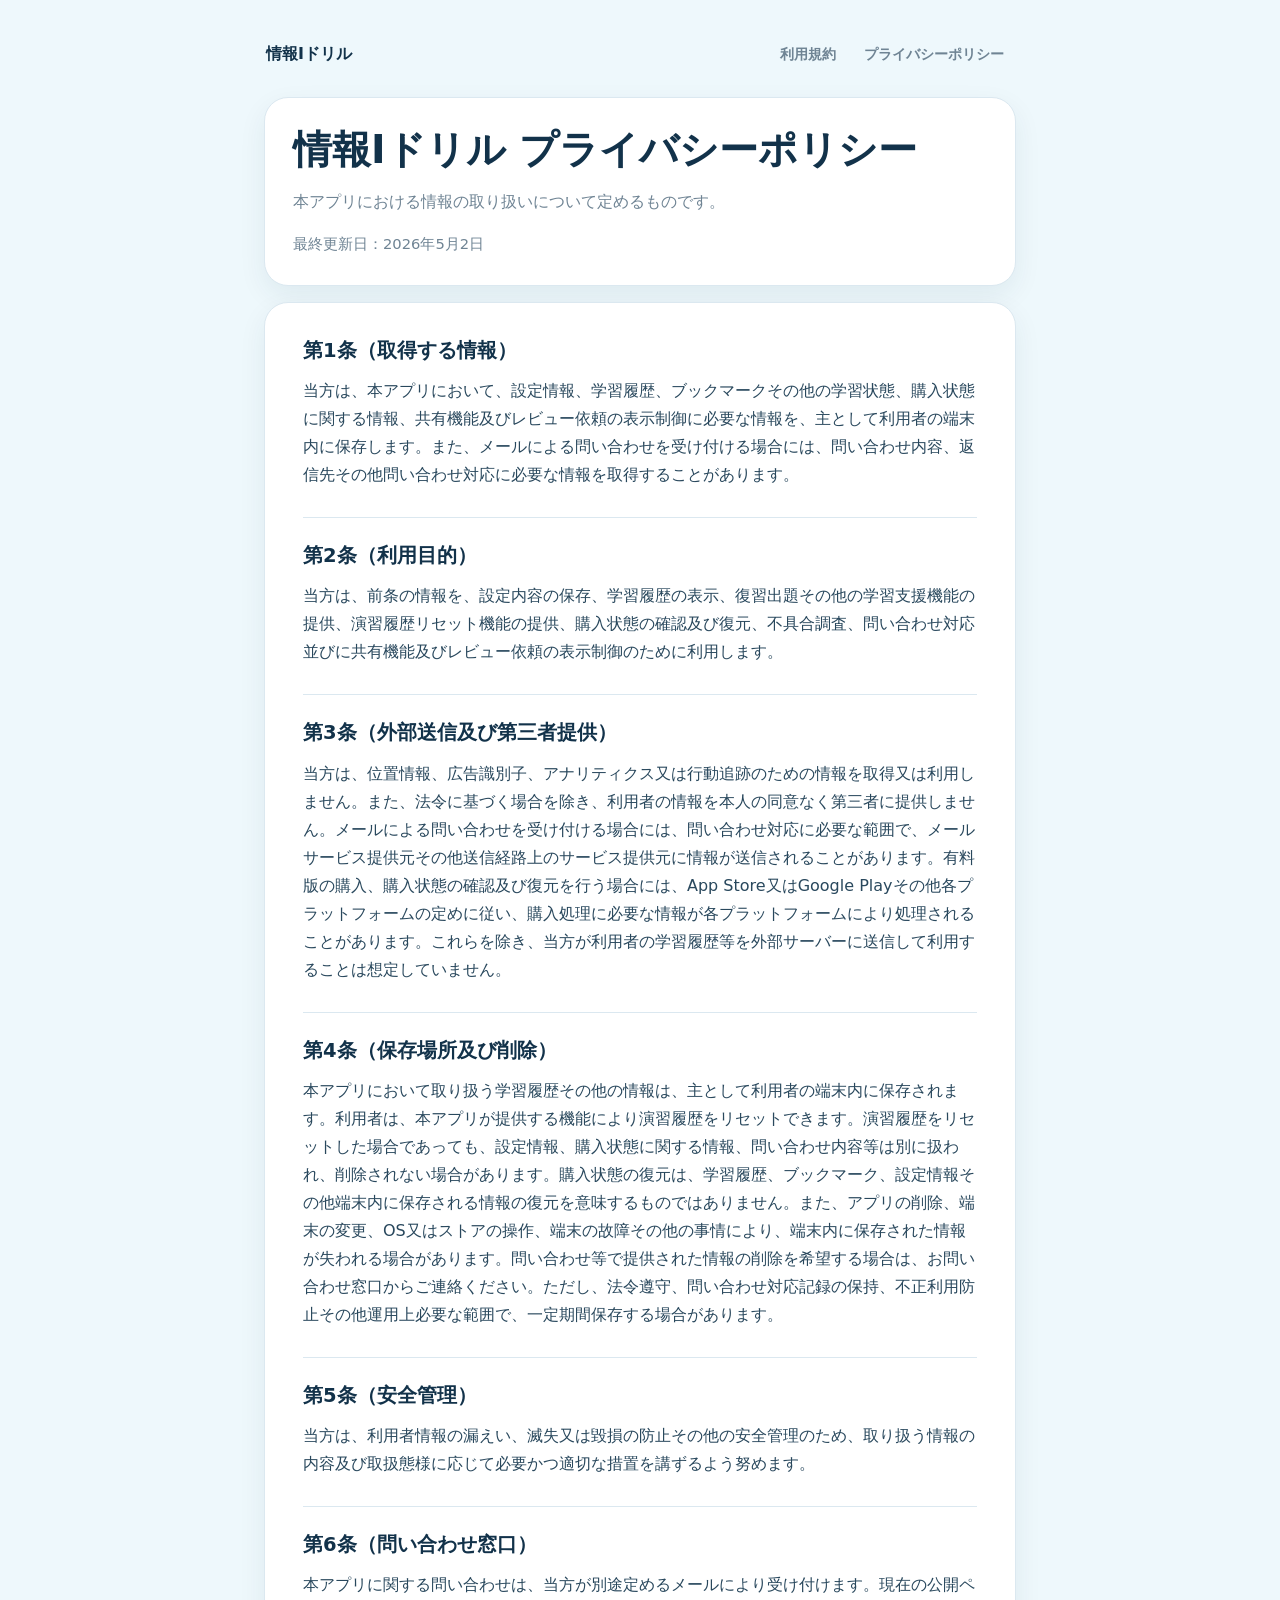
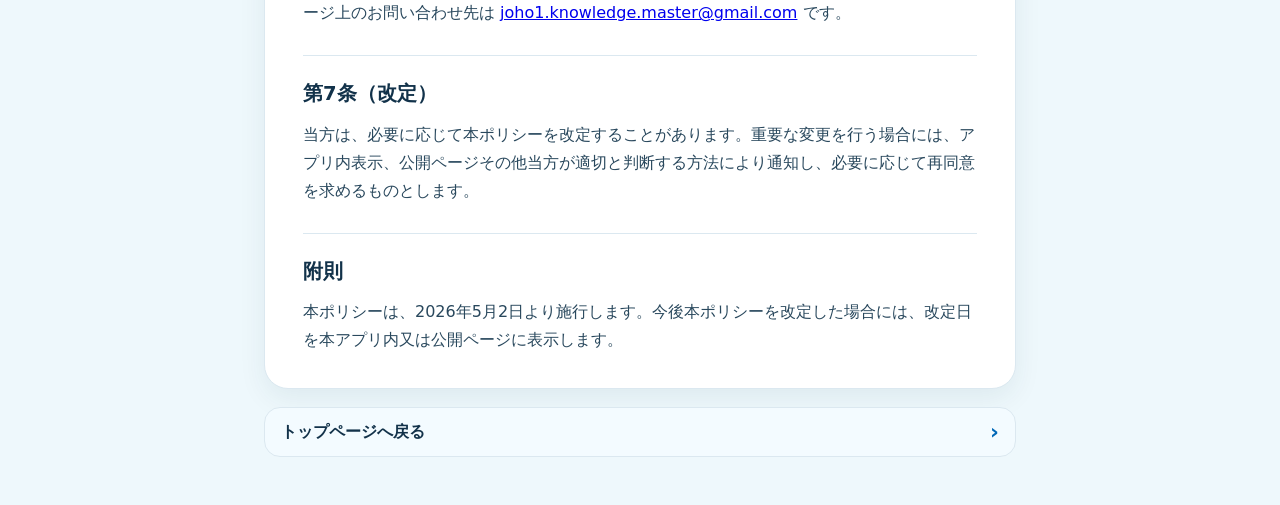
==== docs/privacy.html @ 22859375 "initial commit" ====
<!doctype html>
<html lang="ja">
  <head>
    <meta charset="utf-8">
    <meta name="viewport" content="width=device-width, initial-scale=1">
    <title>情報Ⅰドリル プライバシーポリシー</title>
    <meta name="description" content="情報Ⅰドリルのプライバシーポリシーです。">
    <link rel="stylesheet" href="style.css">
  </head>
  <body>
    <div class="page document">
      <header class="site-header">
        <a class="brand" href="index.html" aria-label="情報Ⅰドリル トップページ">
          <span>情報Ⅰドリル</span>
        </a>
        <nav class="header-nav" aria-label="公式情報">
          <a href="terms.html">利用規約</a>
          <a href="privacy.html">プライバシーポリシー</a>
        </nav>
      </header>

      <main>
        <section class="card hero">
          <h1 class="site-title document-title">情報Ⅰドリル プライバシーポリシー</h1>
          <p class="lead">本アプリにおける情報の取り扱いについて定めるものです。</p>
          <p class="updated">最終更新日：2026年5月2日</p>
        </section>

        <article class="card">
          <h2>第1条（取得する情報）</h2>
          <p>当方は、本アプリにおいて、設定情報、学習履歴、ブックマークその他の学習状態、購入状態に関する情報、共有機能及びレビュー依頼の表示制御に必要な情報を、主として利用者の端末内に保存します。また、メールによる問い合わせを受け付ける場合には、問い合わせ内容、返信先その他問い合わせ対応に必要な情報を取得することがあります。</p>

          <h2>第2条（利用目的）</h2>
          <p>当方は、前条の情報を、設定内容の保存、学習履歴の表示、復習出題その他の学習支援機能の提供、演習履歴リセット機能の提供、購入状態の確認及び復元、不具合調査、問い合わせ対応並びに共有機能及びレビュー依頼の表示制御のために利用します。</p>

          <h2>第3条（外部送信及び第三者提供）</h2>
          <p>当方は、位置情報、広告識別子、アナリティクス又は行動追跡のための情報を取得又は利用しません。また、法令に基づく場合を除き、利用者の情報を本人の同意なく第三者に提供しません。メールによる問い合わせを受け付ける場合には、問い合わせ対応に必要な範囲で、メールサービス提供元その他送信経路上のサービス提供元に情報が送信されることがあります。有料版の購入、購入状態の確認及び復元を行う場合には、App Store又はGoogle Playその他各プラットフォームの定めに従い、購入処理に必要な情報が各プラットフォームにより処理されることがあります。これらを除き、当方が利用者の学習履歴等を外部サーバーに送信して利用することは想定していません。</p>

          <h2>第4条（保存場所及び削除）</h2>
          <p>本アプリにおいて取り扱う学習履歴その他の情報は、主として利用者の端末内に保存されます。利用者は、本アプリが提供する機能により演習履歴をリセットできます。演習履歴をリセットした場合であっても、設定情報、購入状態に関する情報、問い合わせ内容等は別に扱われ、削除されない場合があります。購入状態の復元は、学習履歴、ブックマーク、設定情報その他端末内に保存される情報の復元を意味するものではありません。また、アプリの削除、端末の変更、OS又はストアの操作、端末の故障その他の事情により、端末内に保存された情報が失われる場合があります。問い合わせ等で提供された情報の削除を希望する場合は、お問い合わせ窓口からご連絡ください。ただし、法令遵守、問い合わせ対応記録の保持、不正利用防止その他運用上必要な範囲で、一定期間保存する場合があります。</p>

          <h2>第5条（安全管理）</h2>
          <p>当方は、利用者情報の漏えい、滅失又は毀損の防止その他の安全管理のため、取り扱う情報の内容及び取扱態様に応じて必要かつ適切な措置を講ずるよう努めます。</p>

          <h2>第6条（問い合わせ窓口）</h2>
          <p>本アプリに関する問い合わせは、当方が別途定めるメールにより受け付けます。現在の公開ページ上のお問い合わせ先は <a href="mailto:joho1.knowledge.master@gmail.com">joho1.knowledge.master@gmail.com</a> です。</p>

          <h2>第7条（改定）</h2>
          <p>当方は、必要に応じて本ポリシーを改定することがあります。重要な変更を行う場合には、アプリ内表示、公開ページその他当方が適切と判断する方法により通知し、必要に応じて再同意を求めるものとします。</p>

          <h2>附則</h2>
          <p>本ポリシーは、2026年5月2日より施行します。今後本ポリシーを改定した場合には、改定日を本アプリ内又は公開ページに表示します。</p>
        </article>

        <div class="back-link">
          <a class="button" href="index.html">トップページへ戻る</a>
        </div>
      </main>
    </div>
  </body>
</html>
---- docs/style.css ----
:root {
  color-scheme: light;
  --page-bg: #eef8fc;
  --card-bg: #ffffff;
  --text: #12324a;
  --muted: #6f8494;
  --accent: #0068b7;
  --accent-dark: #005395;
  --border: #dbe8f0;
  --soft: #f3fbff;
  --shadow: 0 10px 28px rgba(18, 50, 74, 0.07);
}

* {
  box-sizing: border-box;
}

html {
  min-height: 100%;
  background: var(--page-bg);
  font-family: system-ui, -apple-system, BlinkMacSystemFont, "Segoe UI",
    "Hiragino Sans", "Hiragino Kaku Gothic ProN", "Yu Gothic", Meiryo,
    sans-serif;
  font-size: 16px;
  line-height: 1.75;
  -webkit-text-size-adjust: 100%;
}

body {
  min-height: 100%;
  margin: 0;
  background: var(--page-bg);
  color: var(--text);
}

.page {
  width: min(100%, 800px);
  margin: 0 auto;
  padding: 20px 16px 36px;
}

.site-header {
  display: flex;
  align-items: center;
  justify-content: space-between;
  gap: 16px;
  margin-bottom: 16px;
  padding: 6px 2px;
}

.brand {
  display: inline-flex;
  align-items: center;
  gap: 10px;
  color: var(--text);
  font-weight: 800;
  line-height: 1.3;
  text-decoration: none;
}

.header-nav {
  display: flex;
  flex-wrap: wrap;
  justify-content: flex-end;
  gap: 8px;
}

.header-nav a {
  padding: 8px 10px;
  border-radius: 999px;
  color: var(--muted);
  font-size: 0.9rem;
  font-weight: 700;
  text-decoration: none;
}

.header-nav a:hover {
  background: rgba(255, 255, 255, 0.7);
  color: var(--accent);
}

.card {
  margin-bottom: 16px;
  padding: 22px;
  border: 1px solid var(--border);
  border-radius: 24px;
  background: var(--card-bg);
  box-shadow: var(--shadow);
}

.hero {
  padding: 28px 22px;
}

.eyebrow {
  margin: 0 0 10px;
  color: var(--accent);
  font-size: 0.84rem;
  font-weight: 800;
  letter-spacing: 0.04em;
}

.site-title {
  margin: 0;
  color: var(--text);
  font-size: clamp(2rem, 9vw, 3rem);
  line-height: 1.22;
  letter-spacing: 0;
}

.document-title {
  font-size: clamp(1.8rem, 7vw, 2.45rem);
}

.lead {
  margin: 14px 0 0;
  color: var(--muted);
  font-size: 1.03rem;
}

.updated {
  margin: 14px 0 0;
  color: var(--muted);
  font-size: 0.92rem;
}

.actions {
  display: grid;
  gap: 10px;
  margin-top: 22px;
}

.button,
.link-card {
  display: flex;
  align-items: center;
  justify-content: space-between;
  gap: 14px;
  min-height: 50px;
  padding: 13px 16px;
  border: 1px solid var(--border);
  border-radius: 16px;
  background: var(--soft);
  color: var(--text);
  font-weight: 800;
  line-height: 1.4;
  text-decoration: none;
}

.button::after,
.link-card::after {
  content: "›";
  color: var(--accent);
  font-size: 1.35rem;
  line-height: 1;
}

.button.primary {
  border-color: var(--accent);
  background: var(--accent);
  color: #ffffff;
}

.button.primary::after {
  color: #ffffff;
}

.button:hover,
.link-card:hover {
  border-color: #b9d5e8;
  background: #e9f7ff;
  color: var(--accent-dark);
}

.button.primary:hover {
  border-color: var(--accent-dark);
  background: var(--accent-dark);
  color: #ffffff;
}

section.card h2,
article.card h2 {
  margin: 0 0 12px;
  color: var(--text);
  font-size: 1.22rem;
  line-height: 1.45;
}

p {
  margin: 0 0 14px;
}

p:last-child {
  margin-bottom: 0;
}

.feature-grid {
  display: grid;
  gap: 12px;
  margin-top: 14px;
}

.feature {
  padding: 16px;
  border: 1px solid var(--border);
  border-radius: 18px;
  background: var(--soft);
}

.feature h3 {
  margin: 0 0 6px;
  font-size: 1rem;
  line-height: 1.45;
}

.feature p {
  color: var(--muted);
  font-size: 0.95rem;
}

.link-list {
  display: grid;
  gap: 10px;
  margin: 14px 0 0;
}

.contact-address {
  display: inline-flex;
  max-width: 100%;
  overflow-wrap: anywhere;
  color: var(--accent);
  font-weight: 800;
}

.document article.card {
  padding: 24px 20px;
}

.document article h2 {
  margin-top: 28px;
  padding-top: 24px;
  border-top: 1px solid var(--border);
}

.document article h2:first-child {
  margin-top: 0;
  padding-top: 0;
  border-top: 0;
}

.document article p {
  color: #29485d;
}

.back-link {
  margin-top: 18px;
}

.site-footer {
  margin-top: 20px;
  padding: 0 4px;
  color: var(--muted);
  font-size: 0.88rem;
  text-align: center;
}

.site-footer p {
  margin: 8px 0;
}

@media (min-width: 680px) {
  .page {
    padding: 28px 24px 48px;
  }

  .hero {
    padding: 40px;
  }

  .card {
    padding: 28px;
  }

  .actions {
    grid-template-columns: repeat(2, minmax(0, 1fr));
  }

  .feature-grid {
    grid-template-columns: repeat(2, minmax(0, 1fr));
  }

  .document article.card {
    padding: 34px 38px;
  }
}

@media (max-width: 520px) {
  .site-header {
    align-items: flex-start;
    flex-direction: column;
  }

  .header-nav {
    justify-content: flex-start;
  }
}
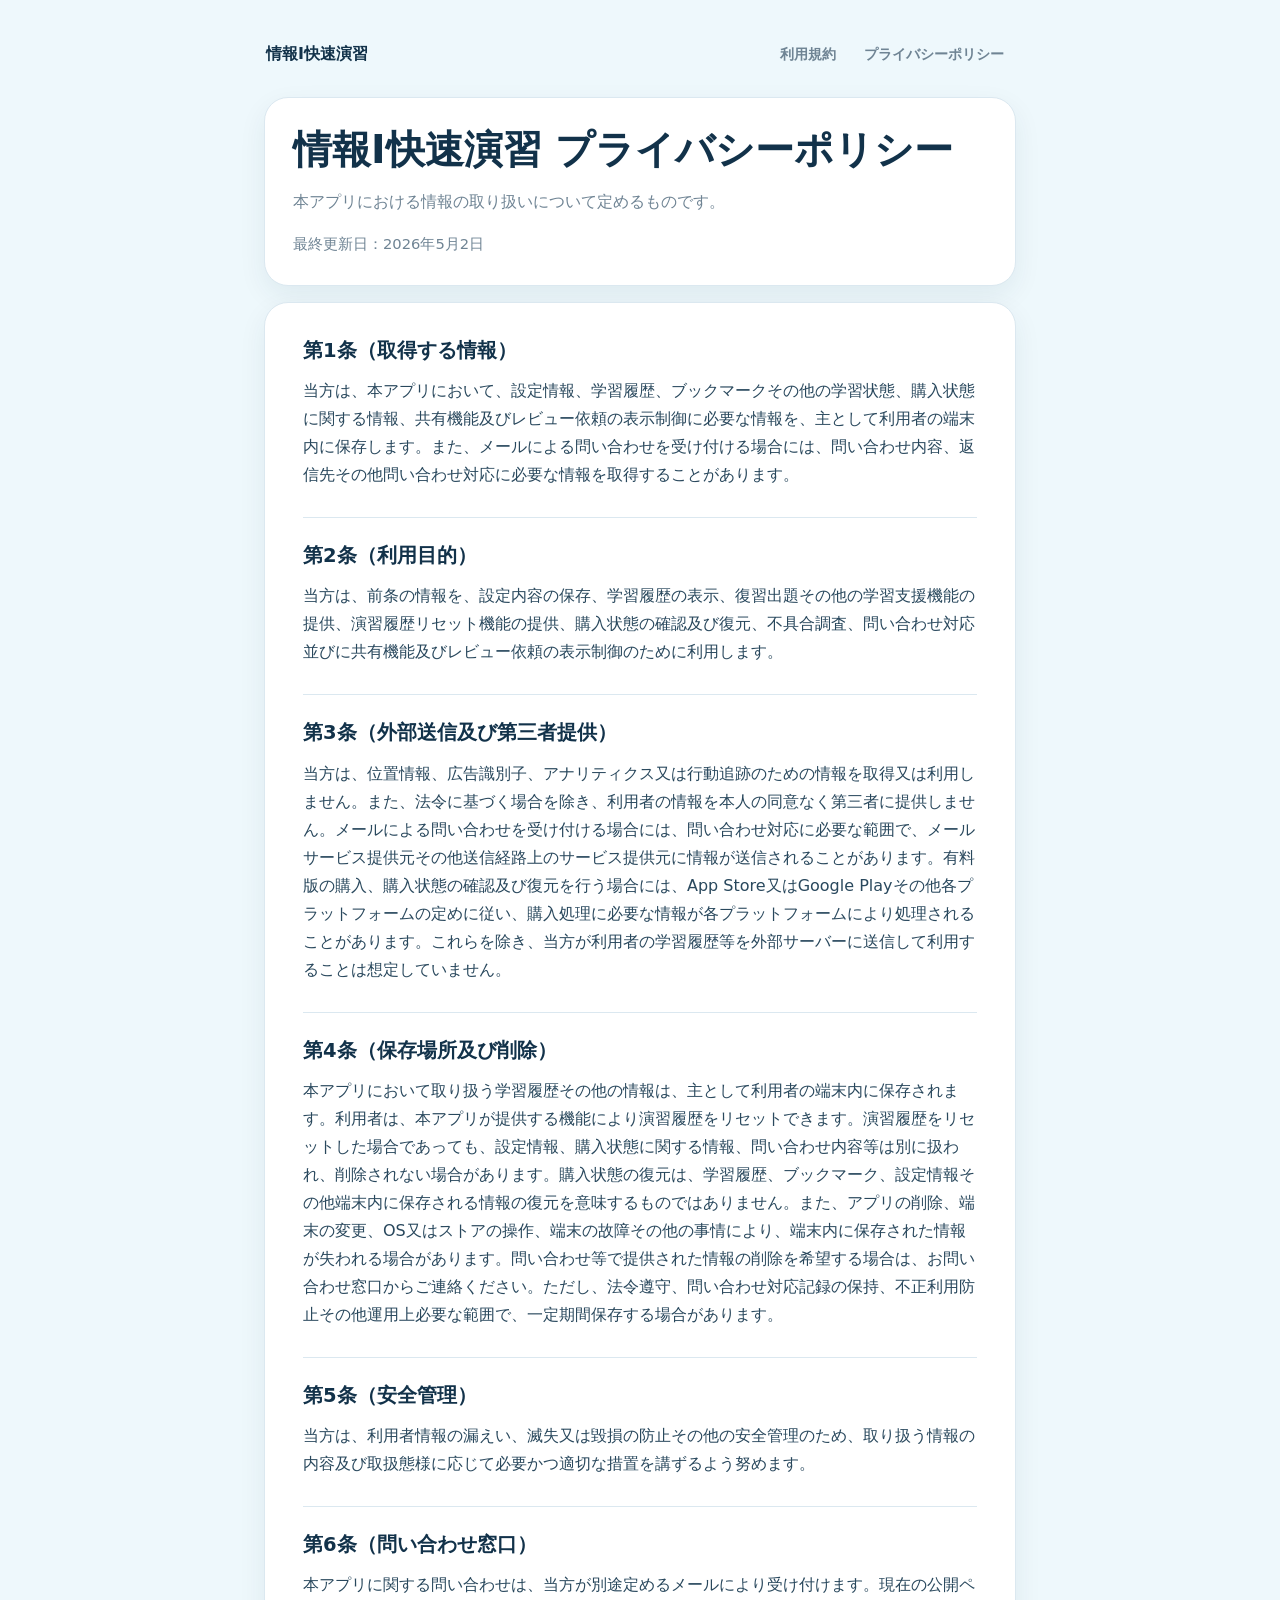
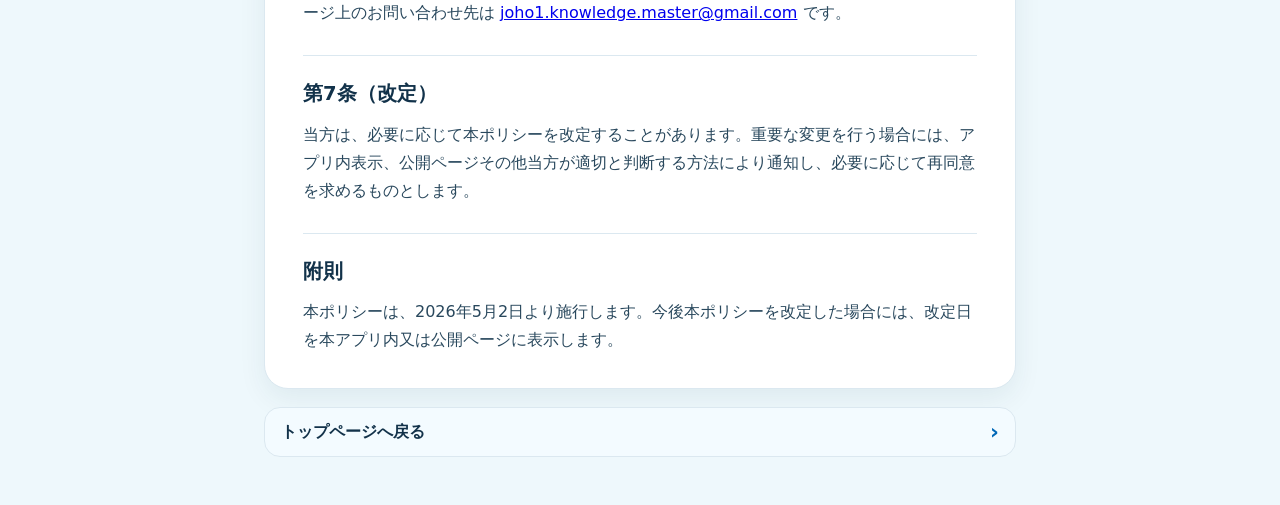
==== commit 53816a3d: "update name" ====
--- a/docs/privacy.html
+++ b/docs/privacy.html
@@ -3,15 +3,15 @@
   <head>
     <meta charset="utf-8">
     <meta name="viewport" content="width=device-width, initial-scale=1">
-    <title>情報Ⅰドリル プライバシーポリシー</title>
-    <meta name="description" content="情報Ⅰドリルのプライバシーポリシーです。">
+    <title>情報Ⅰ快速演習 プライバシーポリシー</title>
+    <meta name="description" content="情報Ⅰ快速演習のプライバシーポリシーです。">
     <link rel="stylesheet" href="style.css">
   </head>
   <body>
     <div class="page document">
       <header class="site-header">
-        <a class="brand" href="index.html" aria-label="情報Ⅰドリル トップページ">
-          <span>情報Ⅰドリル</span>
+        <a class="brand" href="index.html" aria-label="情報Ⅰ快速演習 トップページ">
+          <span>情報Ⅰ快速演習</span>
         </a>
         <nav class="header-nav" aria-label="公式情報">
           <a href="terms.html">利用規約</a>
@@ -21,7 +21,7 @@
 
       <main>
         <section class="card hero">
-          <h1 class="site-title document-title">情報Ⅰドリル プライバシーポリシー</h1>
+          <h1 class="site-title document-title">情報Ⅰ快速演習 プライバシーポリシー</h1>
           <p class="lead">本アプリにおける情報の取り扱いについて定めるものです。</p>
           <p class="updated">最終更新日：2026年5月2日</p>
         </section>
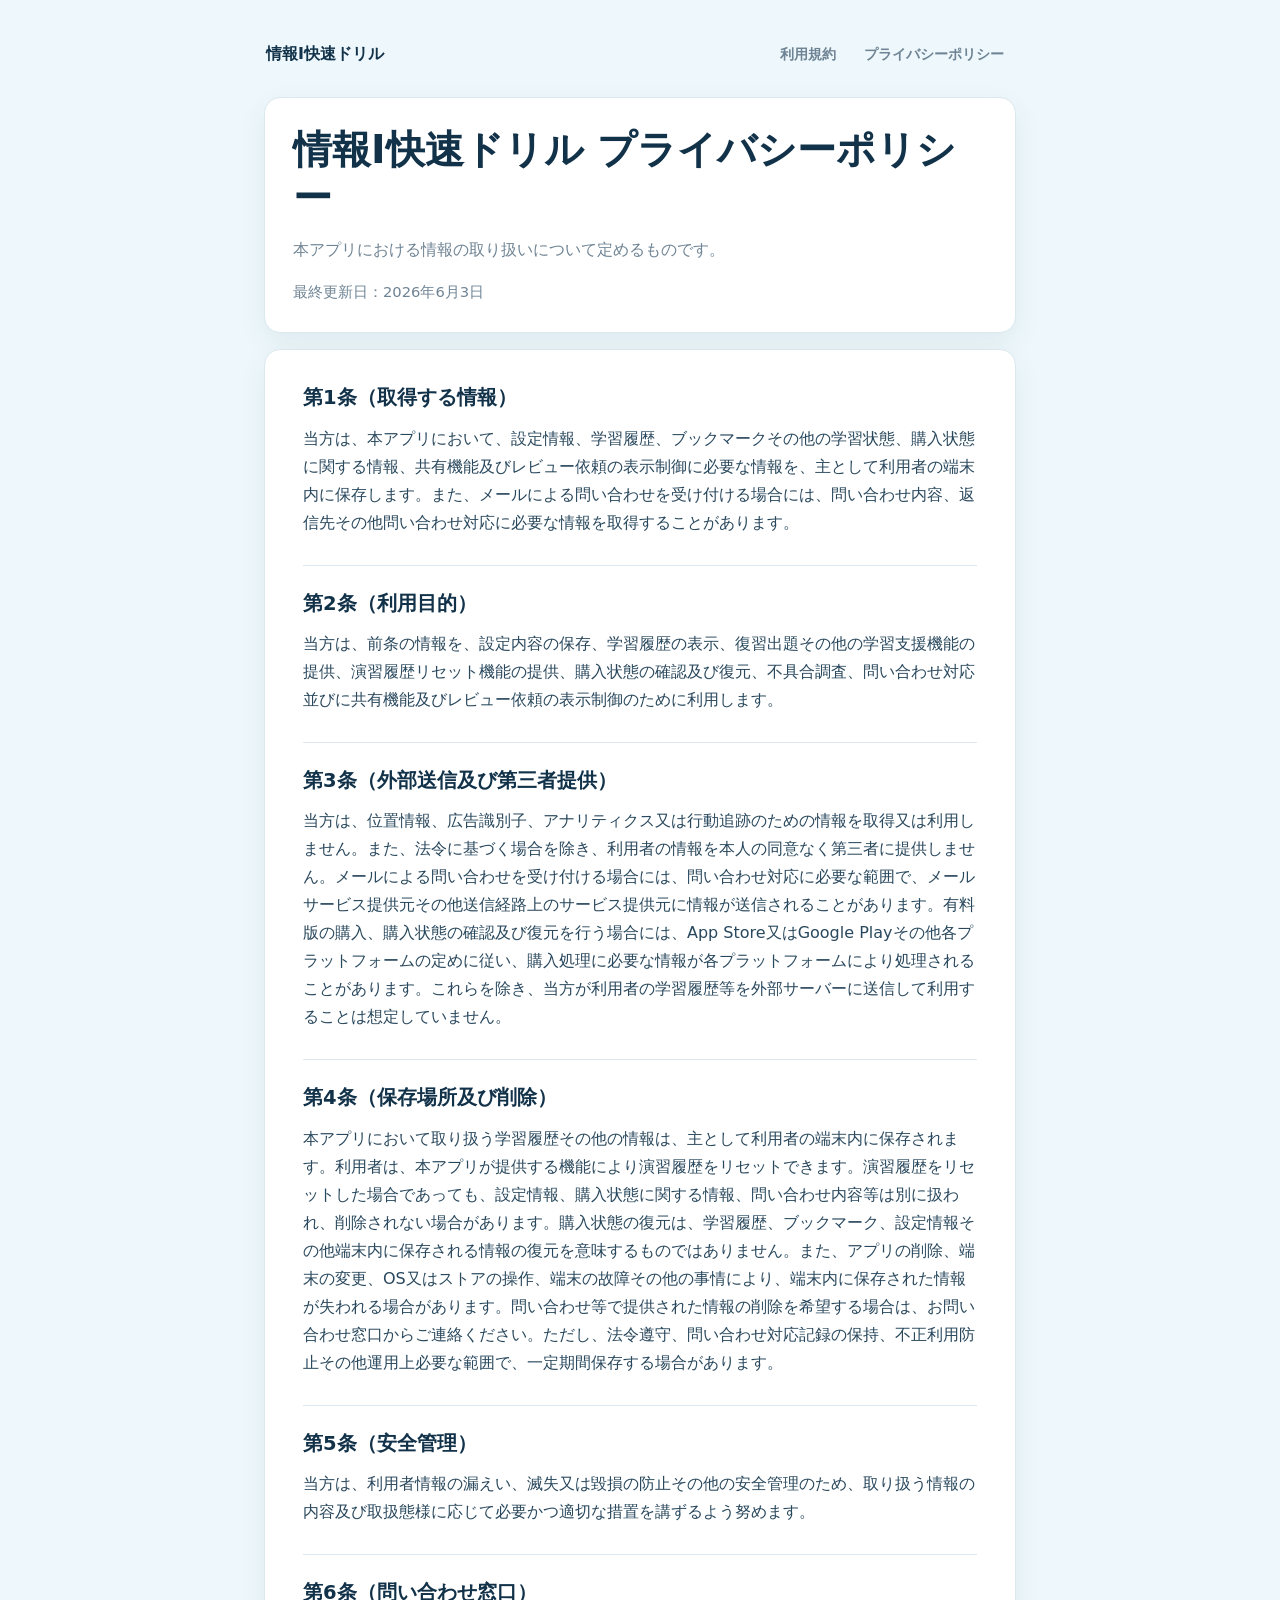
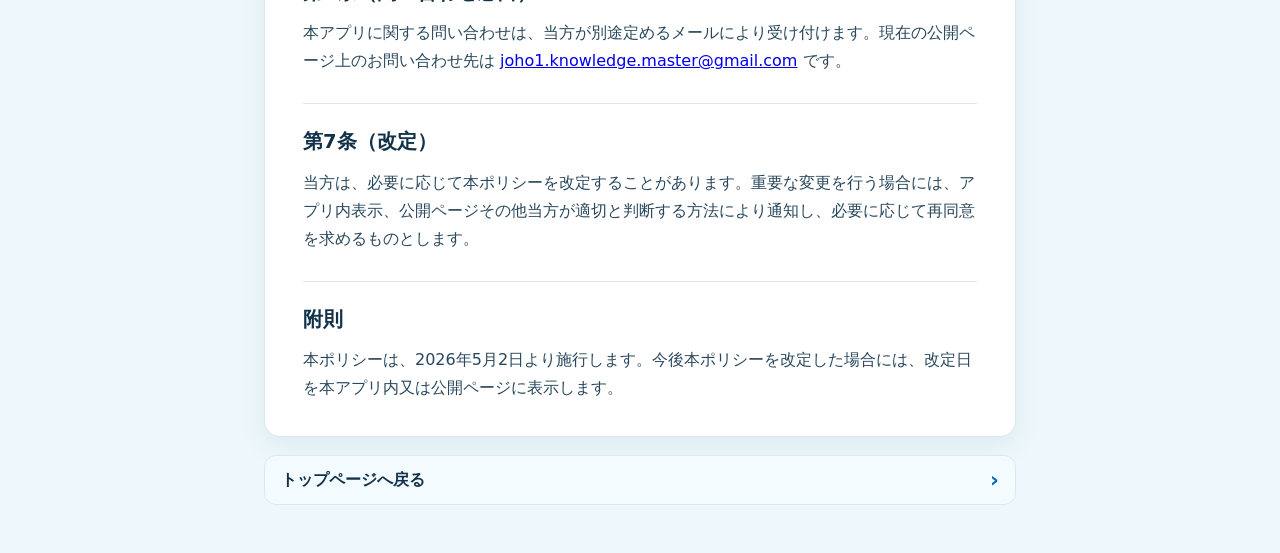
==== commit af36377b: "rename app" ====
--- a/docs/privacy.html
+++ b/docs/privacy.html
@@ -3,15 +3,15 @@
   <head>
     <meta charset="utf-8">
     <meta name="viewport" content="width=device-width, initial-scale=1">
-    <title>情報Ⅰ快速演習 プライバシーポリシー</title>
-    <meta name="description" content="情報Ⅰ快速演習のプライバシーポリシーです。">
+    <title>情報Ⅰ快速ドリル プライバシーポリシー</title>
+    <meta name="description" content="情報Ⅰ快速ドリルのプライバシーポリシーです。">
     <link rel="stylesheet" href="style.css">
   </head>
   <body>
     <div class="page document">
       <header class="site-header">
-        <a class="brand" href="index.html" aria-label="情報Ⅰ快速演習 トップページ">
-          <span>情報Ⅰ快速演習</span>
+        <a class="brand" href="index.html" aria-label="情報Ⅰ快速ドリル トップページ">
+          <span>情報Ⅰ快速ドリル</span>
         </a>
         <nav class="header-nav" aria-label="公式情報">
           <a href="terms.html">利用規約</a>
@@ -21,9 +21,9 @@
 
       <main>
         <section class="card hero">
-          <h1 class="site-title document-title">情報Ⅰ快速演習 プライバシーポリシー</h1>
+          <h1 class="site-title document-title">情報Ⅰ快速ドリル プライバシーポリシー</h1>
           <p class="lead">本アプリにおける情報の取り扱いについて定めるものです。</p>
-          <p class="updated">最終更新日：2026年5月2日</p>
+          <p class="updated">最終更新日：2026年6月3日</p>
         </section>
 
         <article class="card">
--- a/docs/style.css
+++ b/docs/style.css
@@ -83,7 +83,7 @@
   margin-bottom: 16px;
   padding: 22px;
   border: 1px solid var(--border);
-  border-radius: 24px;
+  border-radius: 16px;
   background: var(--card-bg);
   box-shadow: var(--shadow);
 }
@@ -139,7 +139,7 @@
   min-height: 50px;
   padding: 13px 16px;
   border: 1px solid var(--border);
-  border-radius: 16px;
+  border-radius: 12px;
   background: var(--soft);
   color: var(--text);
   font-weight: 800;
@@ -203,7 +203,7 @@
 .feature {
   padding: 16px;
   border: 1px solid var(--border);
-  border-radius: 18px;
+  border-radius: 12px;
   background: var(--soft);
 }
 
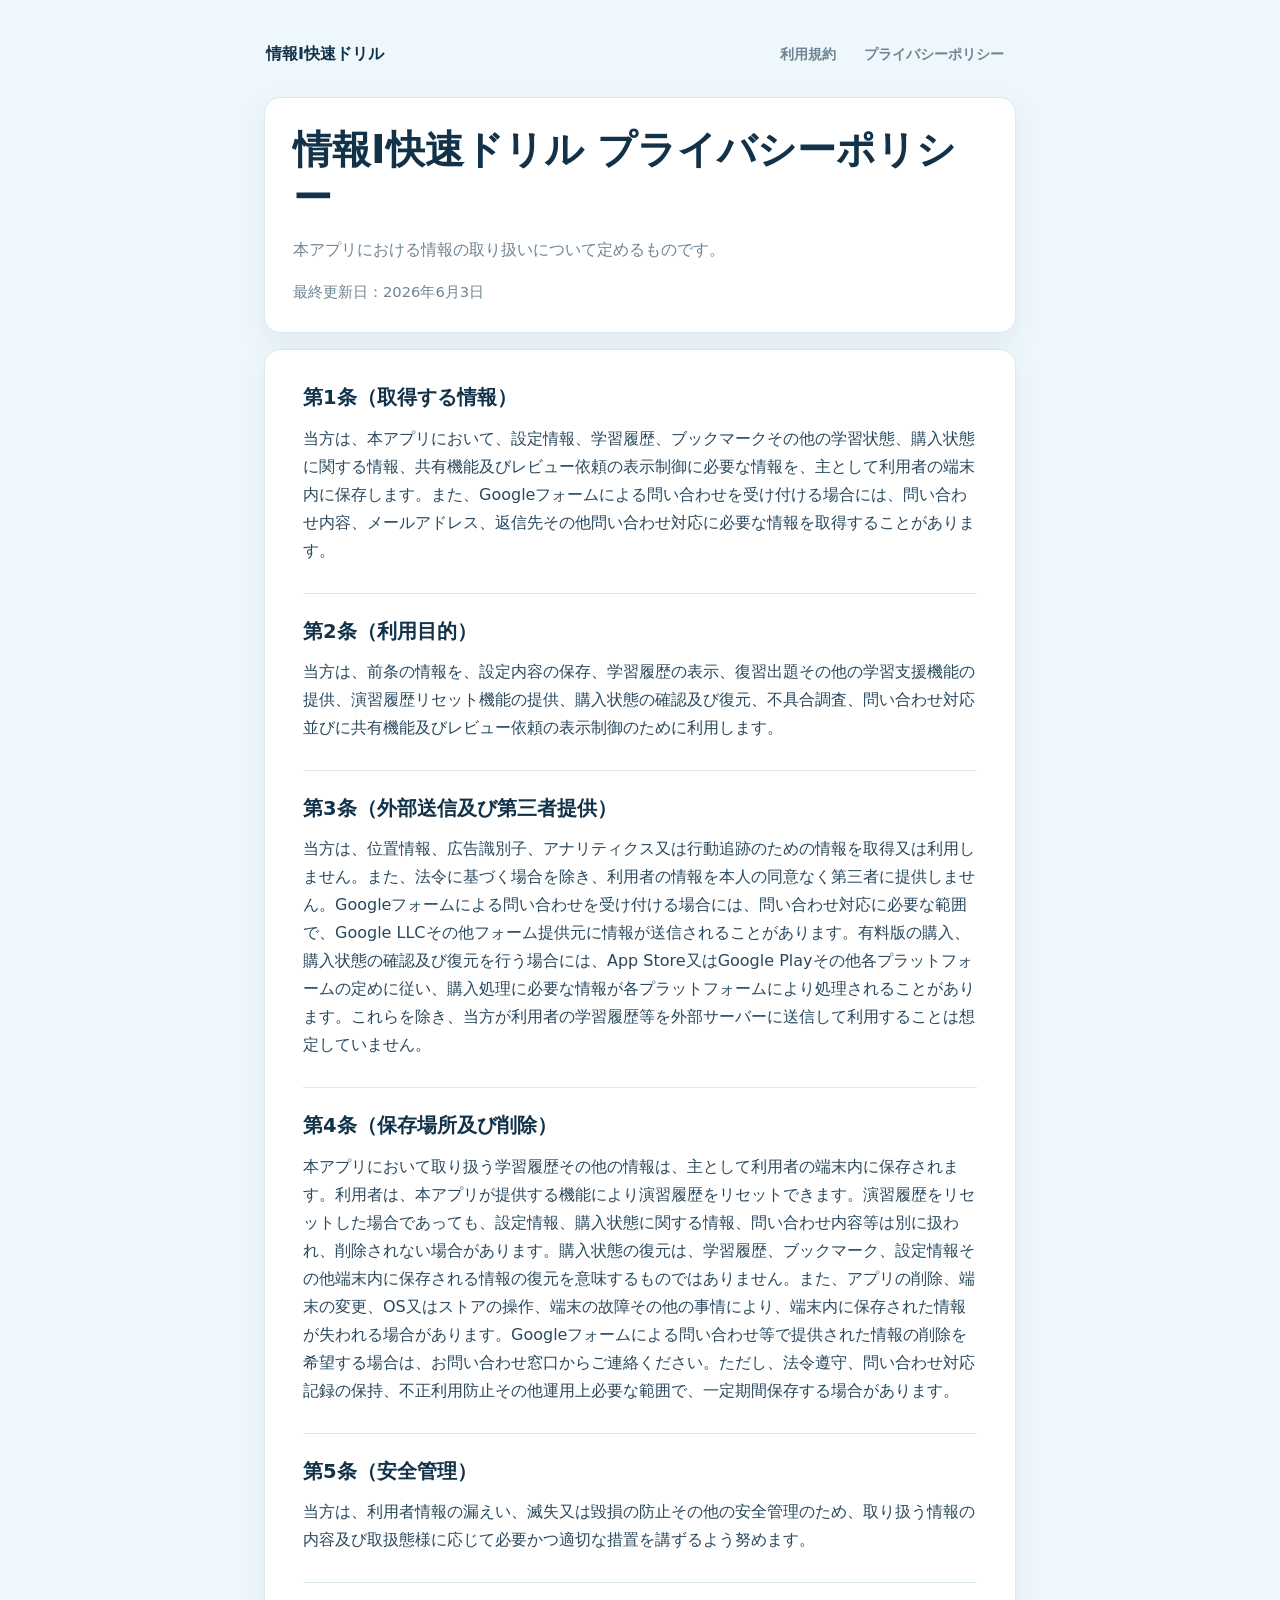
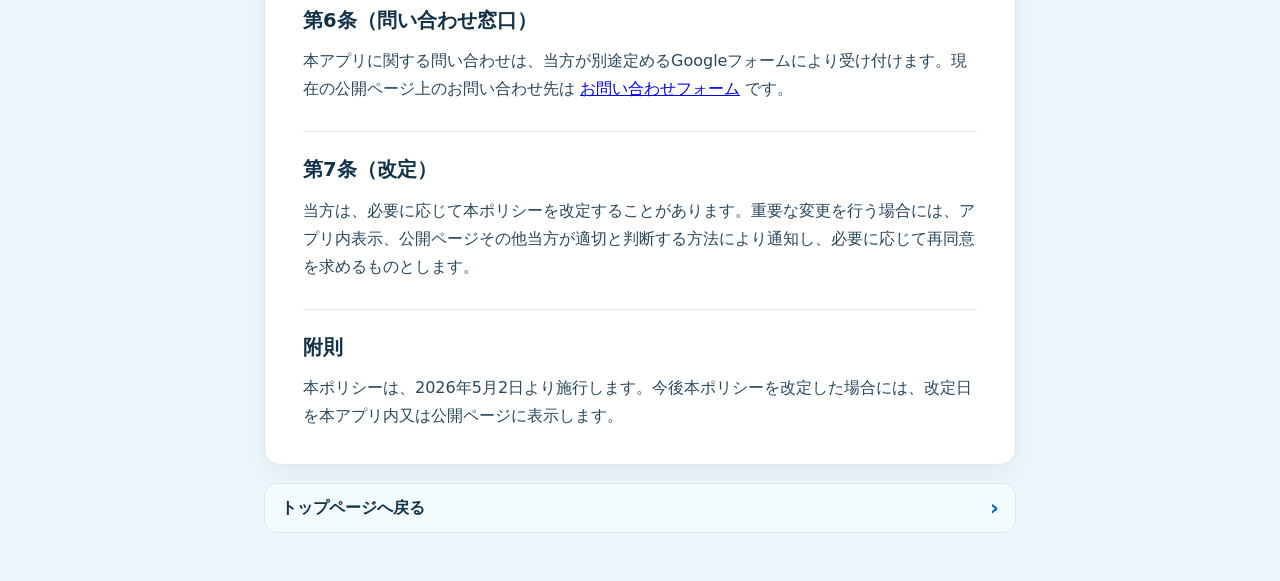
==== commit ebcab092: "change mail to form" ====
--- a/docs/privacy.html
+++ b/docs/privacy.html
@@ -28,22 +28,22 @@
 
         <article class="card">
           <h2>第1条（取得する情報）</h2>
-          <p>当方は、本アプリにおいて、設定情報、学習履歴、ブックマークその他の学習状態、購入状態に関する情報、共有機能及びレビュー依頼の表示制御に必要な情報を、主として利用者の端末内に保存します。また、メールによる問い合わせを受け付ける場合には、問い合わせ内容、返信先その他問い合わせ対応に必要な情報を取得することがあります。</p>
+          <p>当方は、本アプリにおいて、設定情報、学習履歴、ブックマークその他の学習状態、購入状態に関する情報、共有機能及びレビュー依頼の表示制御に必要な情報を、主として利用者の端末内に保存します。また、Googleフォームによる問い合わせを受け付ける場合には、問い合わせ内容、メールアドレス、返信先その他問い合わせ対応に必要な情報を取得することがあります。</p>
 
           <h2>第2条（利用目的）</h2>
           <p>当方は、前条の情報を、設定内容の保存、学習履歴の表示、復習出題その他の学習支援機能の提供、演習履歴リセット機能の提供、購入状態の確認及び復元、不具合調査、問い合わせ対応並びに共有機能及びレビュー依頼の表示制御のために利用します。</p>
 
           <h2>第3条（外部送信及び第三者提供）</h2>
-          <p>当方は、位置情報、広告識別子、アナリティクス又は行動追跡のための情報を取得又は利用しません。また、法令に基づく場合を除き、利用者の情報を本人の同意なく第三者に提供しません。メールによる問い合わせを受け付ける場合には、問い合わせ対応に必要な範囲で、メールサービス提供元その他送信経路上のサービス提供元に情報が送信されることがあります。有料版の購入、購入状態の確認及び復元を行う場合には、App Store又はGoogle Playその他各プラットフォームの定めに従い、購入処理に必要な情報が各プラットフォームにより処理されることがあります。これらを除き、当方が利用者の学習履歴等を外部サーバーに送信して利用することは想定していません。</p>
+          <p>当方は、位置情報、広告識別子、アナリティクス又は行動追跡のための情報を取得又は利用しません。また、法令に基づく場合を除き、利用者の情報を本人の同意なく第三者に提供しません。Googleフォームによる問い合わせを受け付ける場合には、問い合わせ対応に必要な範囲で、Google LLCその他フォーム提供元に情報が送信されることがあります。有料版の購入、購入状態の確認及び復元を行う場合には、App Store又はGoogle Playその他各プラットフォームの定めに従い、購入処理に必要な情報が各プラットフォームにより処理されることがあります。これらを除き、当方が利用者の学習履歴等を外部サーバーに送信して利用することは想定していません。</p>
 
           <h2>第4条（保存場所及び削除）</h2>
-          <p>本アプリにおいて取り扱う学習履歴その他の情報は、主として利用者の端末内に保存されます。利用者は、本アプリが提供する機能により演習履歴をリセットできます。演習履歴をリセットした場合であっても、設定情報、購入状態に関する情報、問い合わせ内容等は別に扱われ、削除されない場合があります。購入状態の復元は、学習履歴、ブックマーク、設定情報その他端末内に保存される情報の復元を意味するものではありません。また、アプリの削除、端末の変更、OS又はストアの操作、端末の故障その他の事情により、端末内に保存された情報が失われる場合があります。問い合わせ等で提供された情報の削除を希望する場合は、お問い合わせ窓口からご連絡ください。ただし、法令遵守、問い合わせ対応記録の保持、不正利用防止その他運用上必要な範囲で、一定期間保存する場合があります。</p>
+          <p>本アプリにおいて取り扱う学習履歴その他の情報は、主として利用者の端末内に保存されます。利用者は、本アプリが提供する機能により演習履歴をリセットできます。演習履歴をリセットした場合であっても、設定情報、購入状態に関する情報、問い合わせ内容等は別に扱われ、削除されない場合があります。購入状態の復元は、学習履歴、ブックマーク、設定情報その他端末内に保存される情報の復元を意味するものではありません。また、アプリの削除、端末の変更、OS又はストアの操作、端末の故障その他の事情により、端末内に保存された情報が失われる場合があります。Googleフォームによる問い合わせ等で提供された情報の削除を希望する場合は、お問い合わせ窓口からご連絡ください。ただし、法令遵守、問い合わせ対応記録の保持、不正利用防止その他運用上必要な範囲で、一定期間保存する場合があります。</p>
 
           <h2>第5条（安全管理）</h2>
           <p>当方は、利用者情報の漏えい、滅失又は毀損の防止その他の安全管理のため、取り扱う情報の内容及び取扱態様に応じて必要かつ適切な措置を講ずるよう努めます。</p>
 
           <h2>第6条（問い合わせ窓口）</h2>
-          <p>本アプリに関する問い合わせは、当方が別途定めるメールにより受け付けます。現在の公開ページ上のお問い合わせ先は <a href="mailto:joho1.knowledge.master@gmail.com">joho1.knowledge.master@gmail.com</a> です。</p>
+          <p>本アプリに関する問い合わせは、当方が別途定めるGoogleフォームにより受け付けます。現在の公開ページ上のお問い合わせ先は <a href="https://docs.google.com/forms/d/e/1FAIpQLSdlcGhn2As6v8Fosdggeu8mDwcjxlFUGOjoGZLN4vrMBEiKrQ/viewform?pli=1" target="_blank" rel="noopener noreferrer">お問い合わせフォーム</a> です。</p>
 
           <h2>第7条（改定）</h2>
           <p>当方は、必要に応じて本ポリシーを改定することがあります。重要な変更を行う場合には、アプリ内表示、公開ページその他当方が適切と判断する方法により通知し、必要に応じて再同意を求めるものとします。</p>
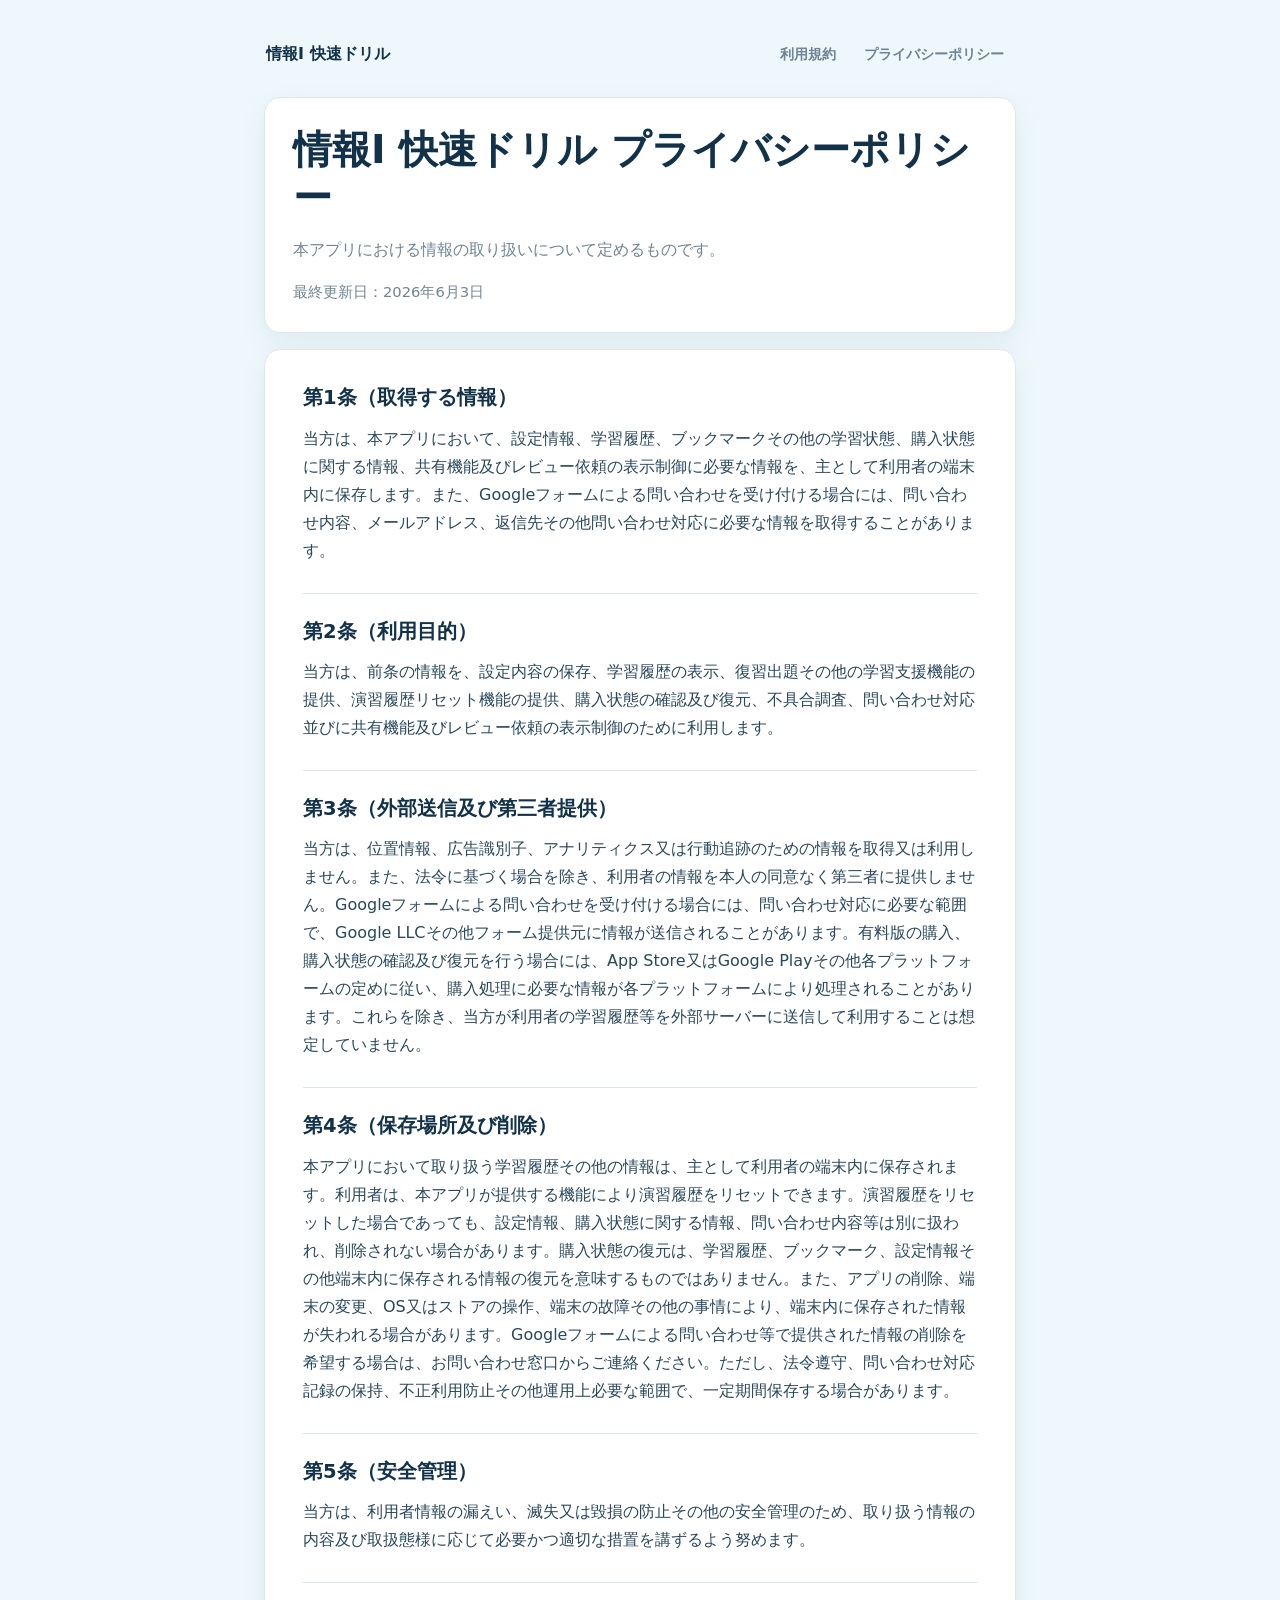
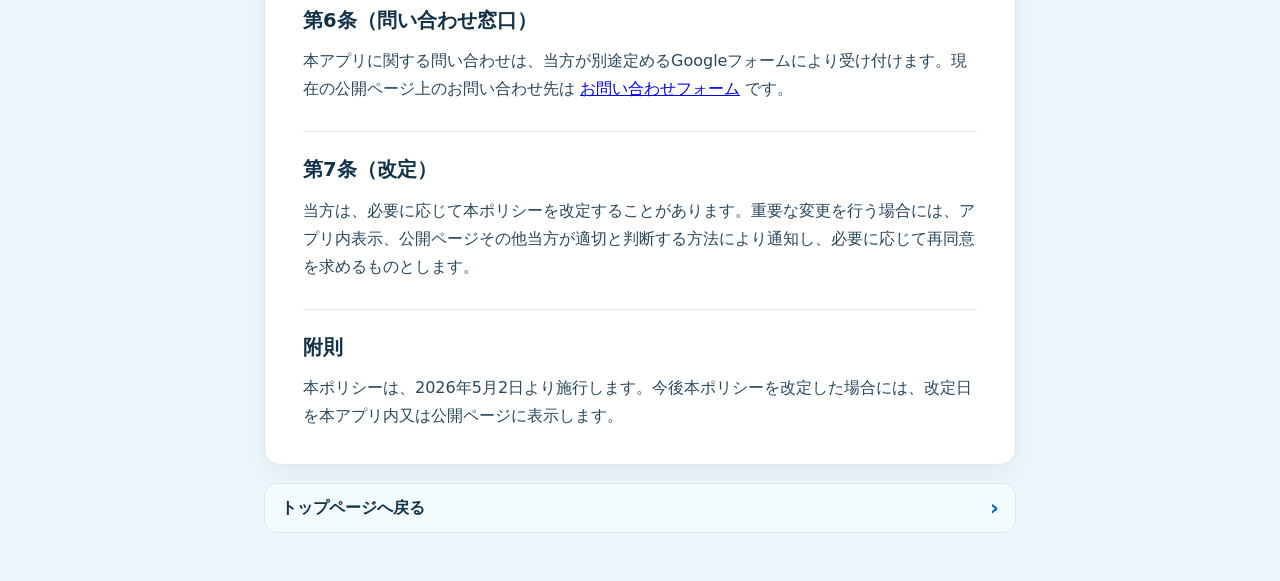
==== commit 4e499ec0: "update" ====
--- a/docs/privacy.html
+++ b/docs/privacy.html
@@ -3,15 +3,15 @@
   <head>
     <meta charset="utf-8">
     <meta name="viewport" content="width=device-width, initial-scale=1">
-    <title>情報Ⅰ快速ドリル プライバシーポリシー</title>
-    <meta name="description" content="情報Ⅰ快速ドリルのプライバシーポリシーです。">
+    <title>情報Ⅰ 快速ドリル プライバシーポリシー</title>
+    <meta name="description" content="情報Ⅰ 快速ドリルのプライバシーポリシーです。">
     <link rel="stylesheet" href="style.css">
   </head>
   <body>
     <div class="page document">
       <header class="site-header">
-        <a class="brand" href="index.html" aria-label="情報Ⅰ快速ドリル トップページ">
-          <span>情報Ⅰ快速ドリル</span>
+        <a class="brand" href="index.html" aria-label="情報Ⅰ 快速ドリル トップページ">
+          <span>情報Ⅰ 快速ドリル</span>
         </a>
         <nav class="header-nav" aria-label="公式情報">
           <a href="terms.html">利用規約</a>
@@ -21,7 +21,7 @@
 
       <main>
         <section class="card hero">
-          <h1 class="site-title document-title">情報Ⅰ快速ドリル プライバシーポリシー</h1>
+          <h1 class="site-title document-title">情報Ⅰ 快速ドリル プライバシーポリシー</h1>
           <p class="lead">本アプリにおける情報の取り扱いについて定めるものです。</p>
           <p class="updated">最終更新日：2026年6月3日</p>
         </section>
